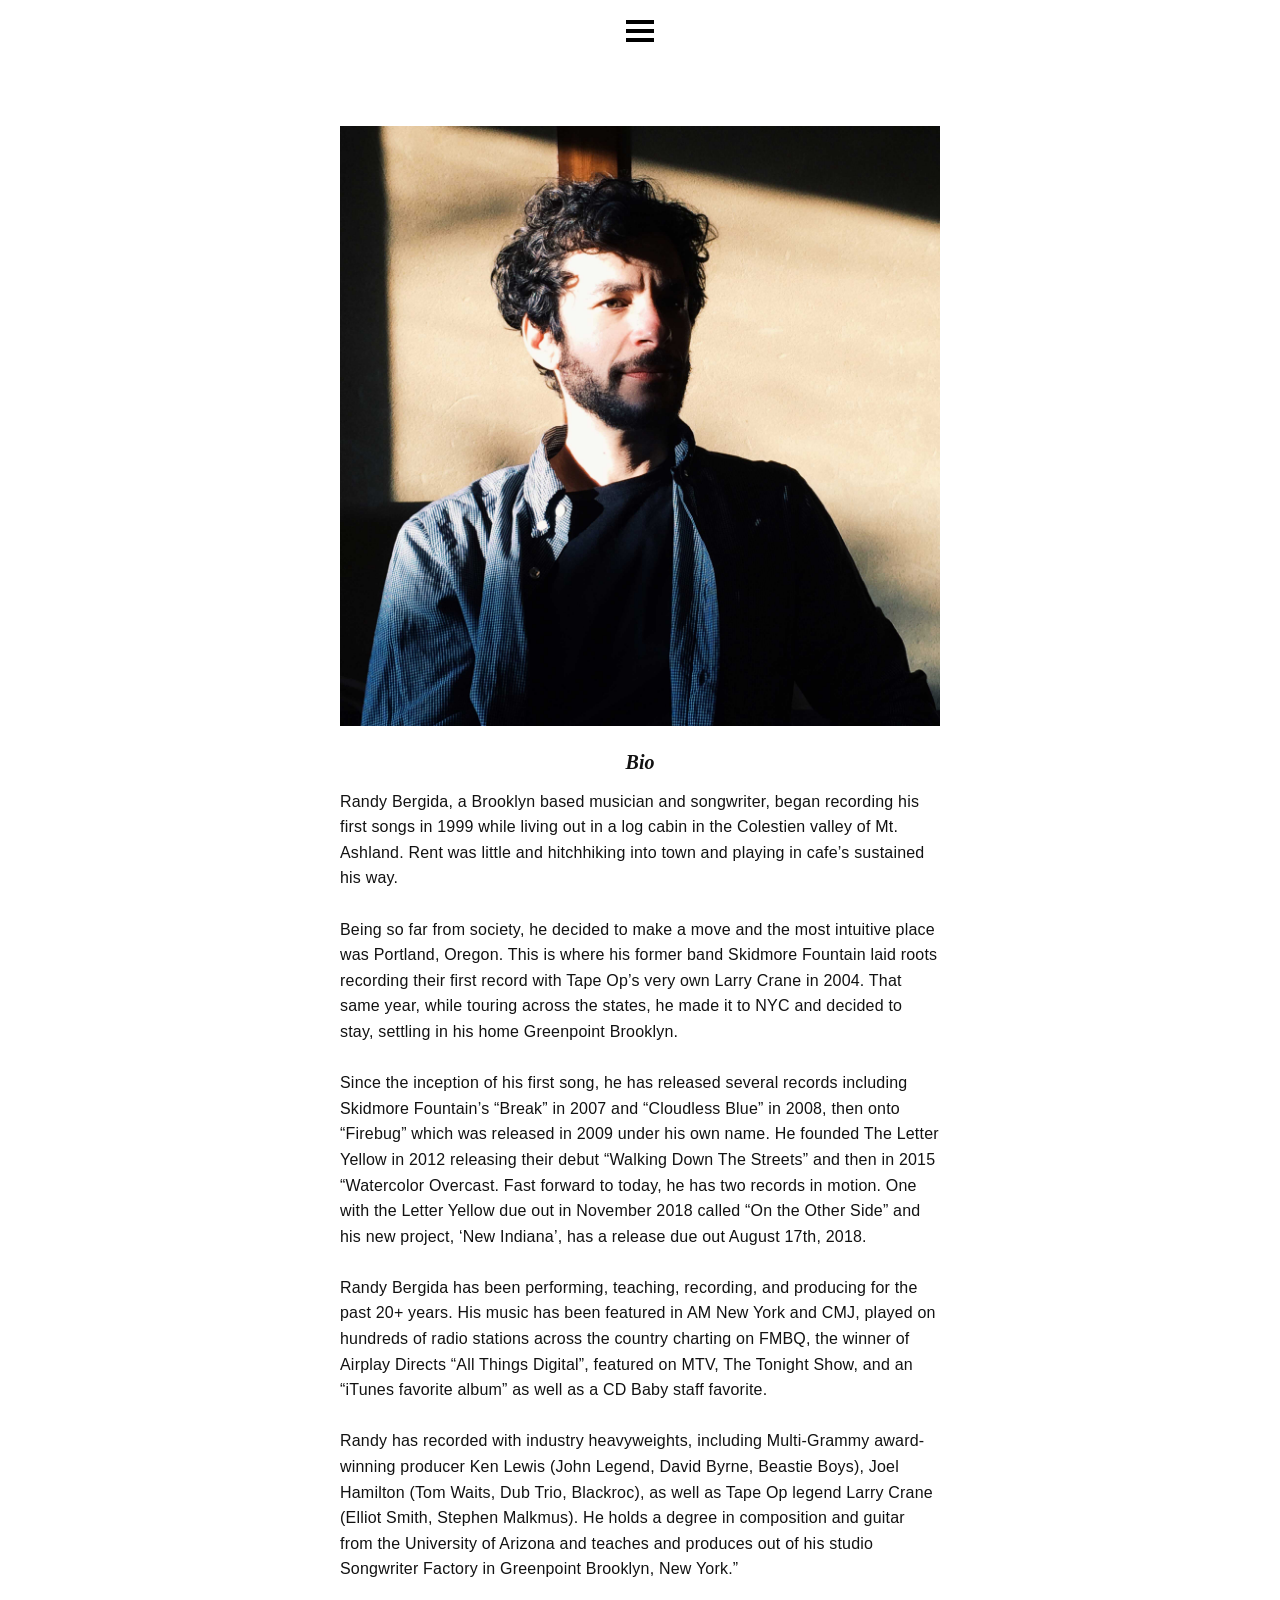
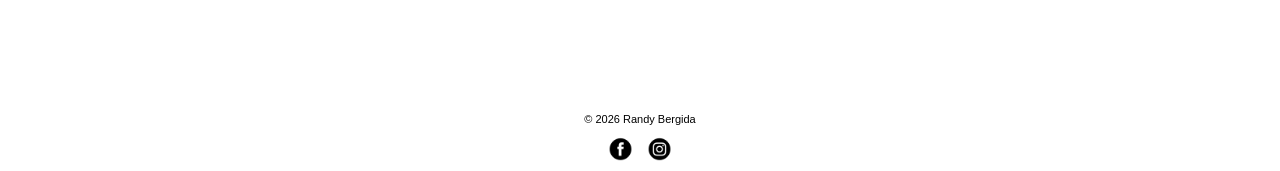
==== bio.html @ 43ee3422 "Update bio.html" ====
<!DOCTYPE html>
<html lang="en">

<head>
	<meta charset="utf-8">
	<title>Bio | Randy Bergida</title>
	<meta name="description" content="Randy Bergida is a Brooklyn-based songwriter, musician, and producer. Explore over two decades of original records, current projects, and studio services.">
	<link rel="stylesheet" type="text/css" href="style.css">
	<meta name="viewport" content="width=device-width, initial-scale=1" />
	<link rel="icon" href="image/fav.png">
</head>

<body>

<header class="mainheader">
<input class="burger-check" id="burger-check" type="checkbox"><label for="burger-check" class="burger"></label>
<nav id="navigation1" class="navigation">
  <ul>
    <li><a href="/">Home</a></li>
    <li><a href="/bio">Bio</a></li>
    <li><a href="/disco">Discography</a></li>
    <li><a href="/projects">Projects</a></li>
    <li><a href="/contact">Contact</a></li>
  </ul>
</nav>
</header>

<div class="maincontent">
	<div class="topcontent">
		<img src="image/02.jpg">
	</div>	
	<div class="bottomcontent">
		<h2>Bio</h2>
		<p>Randy Bergida, a Brooklyn based musician and songwriter, began recording his first songs in 1999 while living out in a log cabin in the Colestien valley of Mt. Ashland. Rent was little and hitchhiking into town and playing in cafe’s sustained his way.<BR><BR>

Being so far from society, he decided to make a move and the most intuitive place was Portland, Oregon.  This is where his former band Skidmore Fountain laid roots recording their first record with Tape Op’s very own Larry Crane in 2004.  That same year, while touring across the states, he made it to NYC and decided to stay, settling in his home Greenpoint Brooklyn.<BR><BR>

Since the inception of his first song, he has released several records including Skidmore Fountain’s “Break” in 2007 and “Cloudless Blue” in 2008, then onto “Firebug” which was released in 2009 under his own name. He founded The Letter Yellow in 2012 releasing their debut “Walking Down The Streets” and then in 2015 “Watercolor Overcast. Fast forward to today, he has two records in motion. One with the Letter Yellow due out in November 2018 called “On the Other Side” and his new project, ‘New Indiana’, has a release due out August 17th, 2018.<BR><BR>

Randy Bergida has been performing, teaching, recording, and producing for the past 20+ years. His music has been featured in AM New York and CMJ, played on hundreds of radio stations across the country charting on FMBQ, the winner of Airplay Directs “All Things Digital”, featured on MTV, The Tonight Show, and an “iTunes favorite album” as well as a CD Baby staff favorite.<BR><BR>

Randy has recorded with industry heavyweights, including Multi-Grammy award-winning producer Ken Lewis (John Legend, David Byrne, Beastie Boys), Joel Hamilton (Tom Waits, Dub Trio, Blackroc), as well as Tape Op legend Larry Crane (Elliot Smith, Stephen Malkmus). He holds a degree in composition and guitar from the University of Arizona and teaches and produces out of his studio Songwriter Factory in Greenpoint Brooklyn, New York.”</p>
	</div>
</div>

<footer class="mainfooter">
			<p>&copy; 2026 Randy Bergida</p>
			<a href="https://www.facebook.com/randybergida" class="facebook"><img src="image/facebook.png"></a>
			<a href="https://www.instagram.com/randybergida/?hl=en" class="facebook"><img src="image/instagram.png"></a>
</footer>

</body>

</html>
---- style.css ----
#wrapper {
	width: 1240px; 
	margin: auto
	}

/*=========Body=========*/


body {
	background-color:#fff;
	margin-left:auto;
	margin-right:auto;
	text-align: center;
	width:100%;
}

/*=========Navigation=========*/

.mainheader nav {
	background:#fff;
	font-family: Futura, serif;
  	font-style: italic;
  	font-size: 30px;
	position: fixed;
	margin-top:30px;
	width:100%;
}

.mainheader a {
  color: inherit;
}

.mainheader small {
  font-size: 14px;
}

.mainheader ul {
  margin: 0;
  padding: 0;
}

.mainheader li {
  list-style: none;
  font-size: 25px;
  padding: 5px 0;

}
.mainheader li a {
  text-decoration: none;
}
.mainheader li a:hover {
  text-decoration: underline;
}

/*=========Burger=========*/

.burger {
  display: inline-block;
  border: 0;
  background: none;
  outline: 0;
  padding: 0;
  cursor: pointer;
  border-bottom: 4px solid currentColor;
  width: 28px;
  transition: border-bottom 1s ease-in-out;
  -webkit-transition: border-bottom 1s ease-in-out;
margin-top:12px;
}
.burger::-moz-focus-inner {
  border: 0;
  padding: 0;
}
.burger:before {
  content: "";
  display: block;
  border-bottom: 4px solid currentColor;
  width: 100%;
  margin-bottom: 5px;
  transition: -webkit-transform 0.5s ease-in-out;
  transition: transform 0.5s ease-in-out;
  transition: transform 0.5s ease-in-out, -webkit-transform 0.5s ease-in-out;
  -webkit-transition: -webkit-transform 0.5s ease-in-out;
}
.burger:after {
  content: "";
  display: block;
  border-bottom: 4px solid currentColor;
  margin-bottom: 5px;
  transition: -webkit-transform 0.5s ease-in-out;
  transition: transform 0.5s ease-in-out;
  transition: transform 0.5s ease-in-out, -webkit-transform 0.5s ease-in-out;
  -webkit-transition: -webkit-transform 0.5s ease-in-out;
}

.burger-check {
  display: none;
}

.burger-check:checked ~ .burger {
  border-bottom: 4px solid transparent;
  transition: border-bottom 0.8s ease-in-out;
  -webkit-transition: border-bottom 0.8s ease-in-out;
}

.burger-check:checked ~ .burger:before {
  transition: -webkit-transform 0.5s ease-in-out;
  transition: transform 0.5s ease-in-out;
  transition: transform 0.5s ease-in-out, -webkit-transform 0.5s ease-in-out;
  -webkit-transition: -webkit-transform 0.5s ease-in-out;
}
.burger-check:checked ~ .burger:after {
  transition: -webkit-transform 0.5s ease-in-out;
  transition: transform 0.5s ease-in-out;
  transition: transform 0.5s ease-in-out, -webkit-transform 0.5s ease-in-out;
  -webkit-transition: -webkit-transform 0.5s ease-in-out;
}

.navigation {
  overflow: hidden;
  max-height: 0;
  -webkit-transition: max-height 0.5s ease-in-out;
  transition: max-height 0.5s ease-in-out;
}

.burger-check:checked ~ .navigation {
  max-height: 500px;
  -webkit-transition: max-height 0.5s ease-in-out;
  transition: max-height 0.5s ease-in-out;
}

/*=========Content=========*/

.maincontent {
	font-size:13px;
	line-height:20px;
	overflow:hidden;
	display:inline-block;
	text-align:center;
	width:100%;
	margin-top:80px;
	}
	
/*=========Top Content=========*/	

	.topcontent {
	margin-right:auto;
	margin-left:auto;
	width:100%;
	}	
	
	.topcontent img {
	margin-left:auto;
	margin-right:auto;
	max-width:600px;
	width:100%;
	}		
	
	.topcontent ul {
	list-style:none;
	margin:0 auto;
	padding:0;
	}
	
	.topcontent ul li {
	display:block;
	text-align:center;
	font-family: Helvetica, Arial, san-serif;
	font-size:12px;
	letter-spacing: 1px;
	margin-top:5px;
	}
	
	.topcontent a:link, .topcontent a:visited {
	color:#000;
	text-decoration:underline;
	}
	
/*=========Bottom Content=========*/

	.bottomcontent {
	color: #121212;
	margin-left:auto;
	margin-right:auto;
	max-width:600px;
	width:100%;
	}

	.bottomcontent h2 {
	font-family: Futura, serif;
  	font-style: italic;
  	font-size: 20px;
	text-align:center;
	margin-top:20px;
	}
	
	.bottomcontent h3 {
    font-family: Helvetica, Arial, sans-serif;
    font-size: 15px;
    font-weight: bold;
    letter-spacing: 0.5px;
    margin-top: 25px;
    margin-bottom: 8px;
    text-align: left;
}

.bottomcontent h4 {
    color: #6b6b6b;
    font-family: Helvetica, Arial, sans-serif;
    font-size: 12px;
    font-weight: 400;
    letter-spacing: 1px;
    margin-top: 0px;
    text-align: left;
}

.bottomcontent p {
    font-family: Helvetica, Arial, sans-serif;
    font-size: 16px;
    line-height: 1.6; /* Sets line height to 160% of font size */
    letter-spacing: 0.2px;
    margin-top: 10px;
    text-align: left;
}
	
	.bottomcontent a:link, .bottomcontent a:visited {
	color:#ff7800;
	text-decoration:underline;
	}
	
	.bottomcontent iframe {
	margin-top:10px;
	margin-left:auto;
	margin-right:auto;
	max-width:600px;
	width:100%;
	}

/*=========footer=========*/	
	
	.mainfooter {
	font-family:Helvetica, Arial, san-serif;
	font-size:11px;
	padding-top:100px;
	text-align:center;
	width:100%;
	}
	
	.mainfooter img {
	width:25px;
	padding:0px 5px;
	}
	
/*=========mobile=========*/
	

@media screen and (max-width:414px) {

.topcontent img {
	margin-left:auto;
	margin-right:auto;
	width:100%;
	}		
	
.bottomcontent h3{
	padding: 0px 20px;
	}

.bottomcontent p{
	padding: 0px 20px;
	}
	
.bottomcontent h4{
	padding: 0px 20px;
	}

iframe {
	width:100%;
	}
}
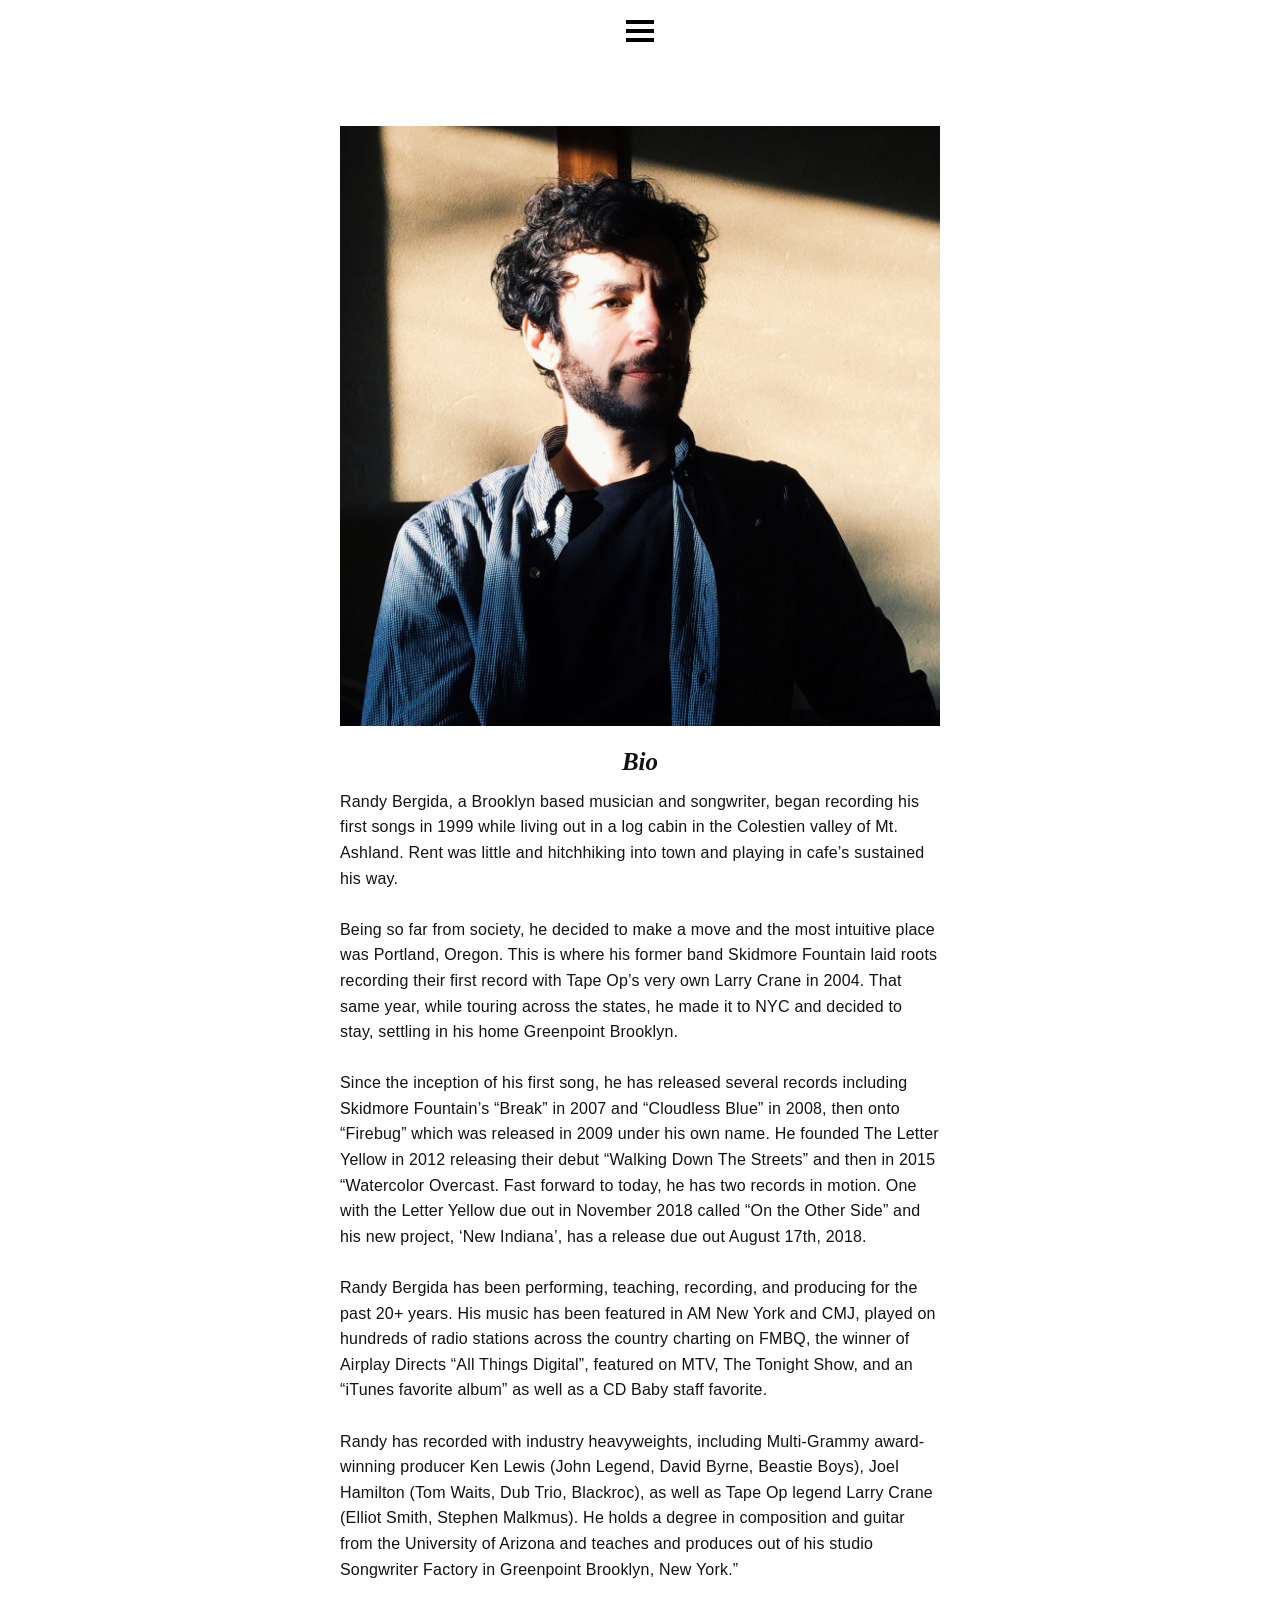
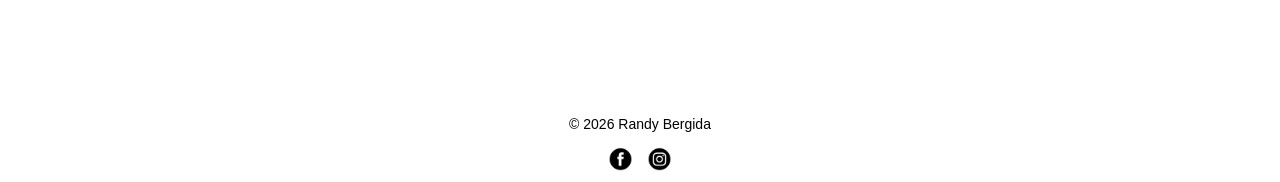
==== commit 86aa93d9: "Update bio.html" ====
--- a/bio.html
+++ b/bio.html
@@ -30,7 +30,7 @@
 		<img src="image/02.jpg">
 	</div>	
 	<div class="bottomcontent">
-		<h2>Bio</h2>
+		<h1>Bio</h1>
 		<p>Randy Bergida, a Brooklyn based musician and songwriter, began recording his first songs in 1999 while living out in a log cabin in the Colestien valley of Mt. Ashland. Rent was little and hitchhiking into town and playing in cafe’s sustained his way.<BR><BR>
 
 Being so far from society, he decided to make a move and the most intuitive place was Portland, Oregon.  This is where his former band Skidmore Fountain laid roots recording their first record with Tape Op’s very own Larry Crane in 2004.  That same year, while touring across the states, he made it to NYC and decided to stay, settling in his home Greenpoint Brooklyn.<BR><BR>
--- a/style.css
+++ b/style.css
@@ -1,284 +1,373 @@
-#wrapper {
-	width: 1240px; 
-	margin: auto
-	}
-
-/*=========Body=========*/
-
-
-body {
-	background-color:#fff;
-	margin-left:auto;
-	margin-right:auto;
-	text-align: center;
-	width:100%;
-}
-
-/*=========Navigation=========*/
-
-.mainheader nav {
-	background:#fff;
-	font-family: Futura, serif;
-  	font-style: italic;
-  	font-size: 30px;
-	position: fixed;
-	margin-top:30px;
-	width:100%;
-}
-
-.mainheader a {
-  color: inherit;
-}
-
-.mainheader small {
-  font-size: 14px;
-}
-
-.mainheader ul {
-  margin: 0;
-  padding: 0;
-}
-
-.mainheader li {
-  list-style: none;
-  font-size: 25px;
-  padding: 5px 0;
-
-}
-.mainheader li a {
-  text-decoration: none;
-}
-.mainheader li a:hover {
-  text-decoration: underline;
-}
-
-/*=========Burger=========*/
-
-.burger {
-  display: inline-block;
-  border: 0;
-  background: none;
-  outline: 0;
-  padding: 0;
-  cursor: pointer;
-  border-bottom: 4px solid currentColor;
-  width: 28px;
-  transition: border-bottom 1s ease-in-out;
-  -webkit-transition: border-bottom 1s ease-in-out;
-margin-top:12px;
-}
-.burger::-moz-focus-inner {
-  border: 0;
-  padding: 0;
-}
-.burger:before {
-  content: "";
-  display: block;
-  border-bottom: 4px solid currentColor;
-  width: 100%;
-  margin-bottom: 5px;
-  transition: -webkit-transform 0.5s ease-in-out;
-  transition: transform 0.5s ease-in-out;
-  transition: transform 0.5s ease-in-out, -webkit-transform 0.5s ease-in-out;
-  -webkit-transition: -webkit-transform 0.5s ease-in-out;
-}
-.burger:after {
-  content: "";
-  display: block;
-  border-bottom: 4px solid currentColor;
-  margin-bottom: 5px;
-  transition: -webkit-transform 0.5s ease-in-out;
-  transition: transform 0.5s ease-in-out;
-  transition: transform 0.5s ease-in-out, -webkit-transform 0.5s ease-in-out;
-  -webkit-transition: -webkit-transform 0.5s ease-in-out;
-}
-
-.burger-check {
-  display: none;
-}
-
-.burger-check:checked ~ .burger {
-  border-bottom: 4px solid transparent;
-  transition: border-bottom 0.8s ease-in-out;
-  -webkit-transition: border-bottom 0.8s ease-in-out;
-}
-
-.burger-check:checked ~ .burger:before {
-  transition: -webkit-transform 0.5s ease-in-out;
-  transition: transform 0.5s ease-in-out;
-  transition: transform 0.5s ease-in-out, -webkit-transform 0.5s ease-in-out;
-  -webkit-transition: -webkit-transform 0.5s ease-in-out;
-}
-.burger-check:checked ~ .burger:after {
-  transition: -webkit-transform 0.5s ease-in-out;
-  transition: transform 0.5s ease-in-out;
-  transition: transform 0.5s ease-in-out, -webkit-transform 0.5s ease-in-out;
-  -webkit-transition: -webkit-transform 0.5s ease-in-out;
-}
-
-.navigation {
-  overflow: hidden;
-  max-height: 0;
-  -webkit-transition: max-height 0.5s ease-in-out;
-  transition: max-height 0.5s ease-in-out;
-}
-
-.burger-check:checked ~ .navigation {
-  max-height: 500px;
-  -webkit-transition: max-height 0.5s ease-in-out;
-  transition: max-height 0.5s ease-in-out;
-}
-
-/*=========Content=========*/
-
-.maincontent {
-	font-size:13px;
-	line-height:20px;
-	overflow:hidden;
-	display:inline-block;
-	text-align:center;
-	width:100%;
-	margin-top:80px;
-	}
-	
-/*=========Top Content=========*/	
-
-	.topcontent {
-	margin-right:auto;
-	margin-left:auto;
-	width:100%;
-	}	
-	
-	.topcontent img {
-	margin-left:auto;
-	margin-right:auto;
-	max-width:600px;
-	width:100%;
-	}		
-	
-	.topcontent ul {
-	list-style:none;
-	margin:0 auto;
-	padding:0;
-	}
-	
-	.topcontent ul li {
-	display:block;
-	text-align:center;
-	font-family: Helvetica, Arial, san-serif;
-	font-size:12px;
-	letter-spacing: 1px;
-	margin-top:5px;
-	}
-	
-	.topcontent a:link, .topcontent a:visited {
-	color:#000;
-	text-decoration:underline;
-	}
-	
-/*=========Bottom Content=========*/
-
-	.bottomcontent {
-	color: #121212;
-	margin-left:auto;
-	margin-right:auto;
-	max-width:600px;
-	width:100%;
-	}
-
-	.bottomcontent h2 {
-	font-family: Futura, serif;
-  	font-style: italic;
-  	font-size: 20px;
-	text-align:center;
-	margin-top:20px;
-	}
-	
-	.bottomcontent h3 {
+#wrapper { 
+width: 1240px;  
+margin: auto 
+} 
+
+/*=========Body=========*/ 
+
+
+body { 
+background-color:#fff; 
+margin-left:auto; 
+margin-right:auto; 
+text-align: center; 
+width:100%; 
+} 
+
+/*=========Navigation=========*/ 
+
+.mainheader nav { 
+background:#fff; 
+font-family: Futura, serif; 
+  font-style: italic; 
+  font-size: 30px; 
+position: fixed; 
+margin-top:30px; 
+width:100%; 
+} 
+
+.mainheader a { 
+  color: inherit; 
+} 
+
+.mainheader small { 
+  font-size: 14px; 
+} 
+
+.mainheader ul { 
+  margin: 0; 
+  padding: 0; 
+} 
+
+.mainheader li { 
+  list-style: none; 
+  font-size: 25px; 
+  padding: 5px 0; 
+
+} 
+.mainheader li a { 
+  text-decoration: none; 
+} 
+.mainheader li a:hover { 
+  text-decoration: underline; 
+} 
+
+/*=========Burger=========*/ 
+
+.burger { 
+  display: inline-block; 
+  border: 0; 
+  background: none; 
+  outline: 0; 
+  padding: 0; 
+  cursor: pointer; 
+  border-bottom: 4px solid currentColor; 
+  width: 28px; 
+  transition: border-bottom 1s ease-in-out; 
+  -webkit-transition: border-bottom 1s ease-in-out; 
+margin-top:12px; 
+} 
+.burger::-moz-focus-inner { 
+  border: 0; 
+  padding: 0; 
+} 
+.burger:before { 
+  content: ""; 
+  display: block; 
+  border-bottom: 4px solid currentColor; 
+  width: 100%; 
+  margin-bottom: 5px; 
+  transition: -webkit-transform 0.5s ease-in-out; 
+  transition: transform 0.5s ease-in-out; 
+  transition: transform 0.5s ease-in-out, -webkit-transform 0.5s ease-in-out; 
+  -webkit-transition: -webkit-transform 0.5s ease-in-out; 
+} 
+.burger:after { 
+  content: ""; 
+  display: block; 
+  border-bottom: 4px solid currentColor; 
+  margin-bottom: 5px; 
+  transition: -webkit-transform 0.5s ease-in-out; 
+  transition: transform 0.5s ease-in-out; 
+  transition: transform 0.5s ease-in-out, -webkit-transform 0.5s ease-in-out; 
+  -webkit-transition: -webkit-transform 0.5s ease-in-out; 
+} 
+
+.burger-check { 
+  display: none; 
+} 
+
+.burger-check:checked ~ .burger { 
+  border-bottom: 4px solid transparent; 
+  transition: border-bottom 0.8s ease-in-out; 
+  -webkit-transition: border-bottom 0.8s ease-in-out; 
+} 
+
+.burger-check:checked ~ .burger:before { 
+  transition: -webkit-transform 0.5s ease-in-out; 
+  transition: transform 0.5s ease-in-out; 
+  transition: transform 0.5s ease-in-out, -webkit-transform 0.5s ease-in-out; 
+  -webkit-transition: -webkit-transform 0.5s ease-in-out; 
+} 
+.burger-check:checked ~ .burger:after { 
+  transition: -webkit-transform 0.5s ease-in-out; 
+  transition: transform 0.5s ease-in-out; 
+  transition: transform 0.5s ease-in-out, -webkit-transform 0.5s ease-in-out; 
+  -webkit-transition: -webkit-transform 0.5s ease-in-out; 
+} 
+
+.navigation { 
+  overflow: hidden; 
+  max-height: 0; 
+  -webkit-transition: max-height 0.5s ease-in-out; 
+  transition: max-height 0.5s ease-in-out; 
+} 
+
+.burger-check:checked ~ .navigation { 
+  max-height: 500px; 
+  -webkit-transition: max-height 0.5s ease-in-out; 
+  transition: max-height 0.5s ease-in-out; 
+} 
+
+/*=========Content=========*/ 
+
+.maincontent { 
+font-size:13px; 
+line-height:20px; 
+overflow:hidden; 
+display:inline-block; 
+text-align:center; 
+width:100%; 
+margin-top:80px; 
+} 
+/*=========Top Content=========*/
+
+.topcontent { 
+margin-right:auto; 
+margin-left:auto; 
+width:100%; 
+}
+.topcontent img { 
+margin-left:auto; 
+margin-right:auto; 
+max-width:600px; 
+width:100%; 
+}
+.topcontent ul { 
+list-style:none; 
+margin:0 auto; 
+padding:0; 
+} 
+.topcontent ul li { 
+display:block; 
+text-align:center; 
+font-family: Helvetica, Arial, san-serif; 
+font-size:12px; 
+letter-spacing: 1px; 
+margin-top:5px; 
+} 
+.topcontent a:link, .topcontent a:visited { 
+color:#000; 
+text-decoration:underline; 
+} 
+/*=========Bottom Content=========*/ 
+
+.bottomcontent { 
+color: #121212; 
+margin-left:auto; 
+margin-right:auto; 
+max-width:600px; 
+width:100%; 
+} 
+
+.bottomcontent h1, 
+.bottomcontent h2 { 
+    font-family: Futura, serif; 
+    font-style: italic; 
+    font-size: 25px; 
+    text-align: center; 
+    margin-top: 20px; 
+}
+.bottomcontent h3 { 
+    font-family: Helvetica, Arial, sans-serif; 
+    font-size: 15px; 
+    font-weight: bold; 
+    letter-spacing: 0.5px; 
+    margin-top: 25px; 
+    margin-bottom: 0px; 
+    text-align: left; 
+} 
+
+.bottomcontent h4 { 
+    color: #6b6b6b; 
+    font-family: Helvetica, Arial, sans-serif; 
+    font-size: 12px; 
+    font-weight: 400; 
+    letter-spacing: 1px; 
+    margin-top: 0px; 
+    text-align: left; 
+} 
+
+.bottomcontent p { 
+    font-family: Helvetica, Arial, sans-serif; 
+    font-size: 16px; 
+    line-height: 1.6; 
+    letter-spacing: 0.2px; 
+    margin-top: 1px; 
+    text-align: left; 
+} 
+.bottomcontent a:link, .bottomcontent a:visited { 
+color:#ff7800; 
+text-decoration:underline; 
+} 
+.bottomcontent iframe { 
+margin-top:10px; 
+margin-left:auto; 
+margin-right:auto; 
+max-width:600px; 
+width:100%; 
+} 
+
+/*=========footer=========*/
+.mainfooter { 
+font-family:Helvetica, Arial, san-serif; 
+font-size:14px; /* Updated from 11px */
+padding-top:100px; 
+text-align:center; 
+width:100%; 
+} 
+.mainfooter img { 
+width:25px; 
+padding:0px 5px; 
+} 
+
+/*=========mobile=========*/ 
+@media screen and (max-width:414px) { 
+
+    .topcontent img { 
+        margin-left:auto; 
+        margin-right:auto; 
+        width:100%; 
+    }
+
+    /* Padding for the blog content */
+    .bottomcontent h3, .bottomcontent h4, .bottomcontent p { 
+        padding: 0px 20px; 
+    } 
+
+    /* Footer specifically centered and padded */
+    .mainfooter { 
+        padding-left: 20px; 
+        padding-right: 20px; 
+        text-align: center; /* Ensures text stays centered */
+        box-sizing: border-box; /* Ensures padding doesn't push the width out */
+    } 
+
+    iframe { 
+        width:100%; 
+}
+}
+
+/*=========Discography Columns Layout=========*/
+.maincontent.disco {
+    max-width: 1000px; 
+    margin: 80px auto 0 auto;
+    overflow: visible;
+    display: block;
+}
+
+/* Increased width from 31% to 32% to give images more breathing room */
+.leftcolumn, .centercolumn, .rightcolumn {
+    width: 32%; 
+}
+
+.leftcolumn { float: left; margin-right: 1%; }
+.centercolumn { display: inline-block; margin-right: 1%; }
+.rightcolumn { float: right; }
+
+.project1 { margin-bottom: 12%; text-align: center; }
+
+/* Forces the images to be as large as the column allows */
+.project1 img { 
+    margin-bottom: 8px; 
+    width: 100%; 
+    max-width: 300px; /* You can increase this number to make them even bigger */
+    display: block; 
+    margin-left: auto; 
+    margin-right: auto;
+}
+
+/*=========Discography Typography=========*/
+.maincontent.disco h2 { font-size: 14px; font-weight: bold; margin-bottom: 2px; }
+.maincontent.disco h3 { font-size: 14px; font-weight: 400 !important; margin-bottom: 2px; }
+.maincontent.disco h4 { font-size: 12px; color: #6b6b6b; margin-top: 0px; }
+
+/* Mobile Reset */
+@media screen and (max-width: 414px) {
+    .leftcolumn, .centercolumn, .rightcolumn {
+        float: none;
+        width: 100%;
+        margin-right: 0;
+    }
+}
+
+.contact-page .bottomcontent p,
+    .contact-page .bottomcontent h3,
+    .contact-page .bottomcontent h4 {
+        text-align: center;
+    }
+/*=========Discography Override=========*/
+.maincontent.disco h3 {
+    font-weight: 400 !important;
+}
+
+/*=========Projects Page Specifics=========*/
+.projects-page .topcontent h2 {
+    font-family: Futura, serif;
+    font-style: italic;
+    font-size: 20px;
+    text-align: center;
+    margin-bottom: 50px;
+}
+
+.projects-page .topcontent ul {
+    list-style: none;
+    margin: 0 auto;
+    padding: 0;
+}
+
+.projects-page .topcontent ul li {
+    margin-bottom: 80px; /* Controls the space between the end of one project and the start of the next */
     font-family: Helvetica, Arial, sans-serif;
-    font-size: 15px;
+    font-size: 18px; 
     font-weight: bold;
-    letter-spacing: 0.5px;
-    margin-top: 25px;
-    margin-bottom: 8px;
-    text-align: left;
-}
-
-.bottomcontent h4 {
-    color: #6b6b6b;
-    font-family: Helvetica, Arial, sans-serif;
-    font-size: 12px;
-    font-weight: 400;
-    letter-spacing: 1px;
-    margin-top: 0px;
-    text-align: left;
-}
-
-.bottomcontent p {
-    font-family: Helvetica, Arial, sans-serif;
-    font-size: 16px;
-    line-height: 1.6; /* Sets line height to 160% of font size */
-    letter-spacing: 0.2px;
-    margin-top: 10px;
-    text-align: left;
-}
-	
-	.bottomcontent a:link, .bottomcontent a:visited {
-	color:#ff7800;
-	text-decoration:underline;
-	}
-	
-	.bottomcontent iframe {
-	margin-top:10px;
-	margin-left:auto;
-	margin-right:auto;
-	max-width:600px;
-	width:100%;
-	}
-
-/*=========footer=========*/	
-	
-	.mainfooter {
-	font-family:Helvetica, Arial, san-serif;
-	font-size:11px;
-	padding-top:100px;
-	text-align:center;
-	width:100%;
-	}
-	
-	.mainfooter img {
-	width:25px;
-	padding:0px 5px;
-	}
-	
-/*=========mobile=========*/
-	
-
-@media screen and (max-width:414px) {
-
-.topcontent img {
-	margin-left:auto;
-	margin-right:auto;
-	width:100%;
-	}		
-	
-.bottomcontent h3{
-	padding: 0px 20px;
-	}
-
-.bottomcontent p{
-	padding: 0px 20px;
-	}
-	
-.bottomcontent h4{
-	padding: 0px 20px;
-	}
-
-iframe {
-	width:100%;
-	}
-}
-
-	
-	
-
+}
+
+/* Link stays inline, we just add padding to the bottom */
+.projects-page .topcontent a:link, 
+.projects-page .topcontent a:visited {
+    color: #121212;
+    text-decoration: underline;
+    transition: color 0.3s ease;
+    padding-bottom: 15px; /* Adds space under the text without breaking the layout */
+    display: block;      /* This ensures the padding applies correctly */
+}
+
+.projects-page .topcontent a:hover {
+    color: #ff7800;
+}
+
+.projects-page .topcontent img {
+    display: block;
+    margin: 5px auto 0 auto; /* Removed the 60px bottom margin to let the li handle it */
+    max-width: 600px;
+    width: 100%;
+}
+
+/* Fix for images inside articles on mobile */
+.bottomcontent article img {
+    display: block;
+    max-width: 100%;
+    height: auto;
+    margin: 20px auto; /* Adds breathing room above and below the image */
+}
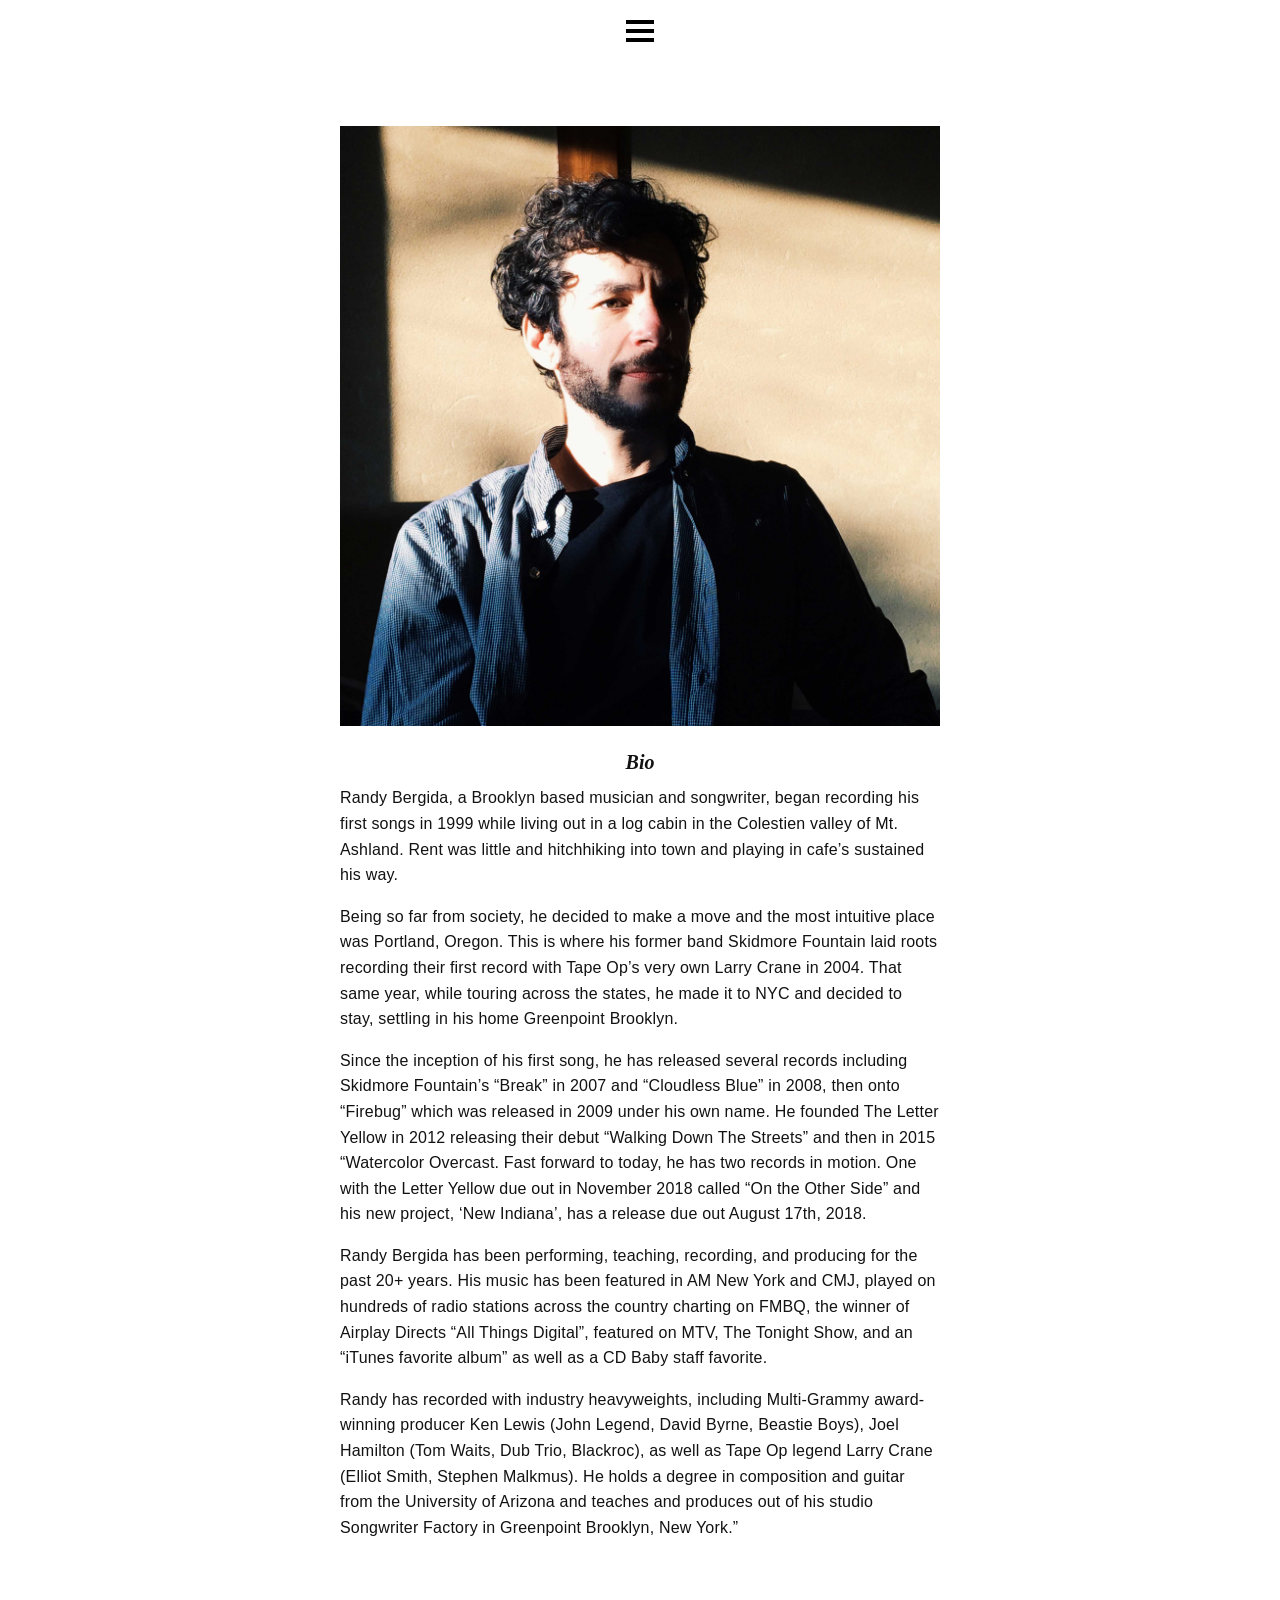
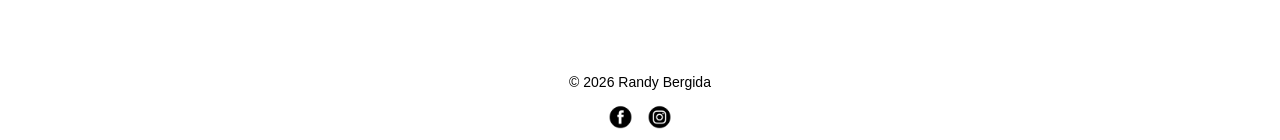
==== commit f6130103: "Update bio.html" ====
--- a/bio.html
+++ b/bio.html
@@ -31,15 +31,15 @@
 	</div>	
 	<div class="bottomcontent">
 		<h1>Bio</h1>
-		<p>Randy Bergida, a Brooklyn based musician and songwriter, began recording his first songs in 1999 while living out in a log cabin in the Colestien valley of Mt. Ashland. Rent was little and hitchhiking into town and playing in cafe’s sustained his way.<BR><BR>
+		<p>Randy Bergida, a Brooklyn based musician and songwriter, began recording his first songs in 1999 while living out in a log cabin in the Colestien valley of Mt. Ashland. Rent was little and hitchhiking into town and playing in cafe’s sustained his way.</p>
 
-Being so far from society, he decided to make a move and the most intuitive place was Portland, Oregon.  This is where his former band Skidmore Fountain laid roots recording their first record with Tape Op’s very own Larry Crane in 2004.  That same year, while touring across the states, he made it to NYC and decided to stay, settling in his home Greenpoint Brooklyn.<BR><BR>
+<p>Being so far from society, he decided to make a move and the most intuitive place was Portland, Oregon.  This is where his former band Skidmore Fountain laid roots recording their first record with Tape Op’s very own Larry Crane in 2004.  That same year, while touring across the states, he made it to NYC and decided to stay, settling in his home Greenpoint Brooklyn.</p>
 
-Since the inception of his first song, he has released several records including Skidmore Fountain’s “Break” in 2007 and “Cloudless Blue” in 2008, then onto “Firebug” which was released in 2009 under his own name. He founded The Letter Yellow in 2012 releasing their debut “Walking Down The Streets” and then in 2015 “Watercolor Overcast. Fast forward to today, he has two records in motion. One with the Letter Yellow due out in November 2018 called “On the Other Side” and his new project, ‘New Indiana’, has a release due out August 17th, 2018.<BR><BR>
+<p>Since the inception of his first song, he has released several records including Skidmore Fountain’s “Break” in 2007 and “Cloudless Blue” in 2008, then onto “Firebug” which was released in 2009 under his own name. He founded The Letter Yellow in 2012 releasing their debut “Walking Down The Streets” and then in 2015 “Watercolor Overcast. Fast forward to today, he has two records in motion. One with the Letter Yellow due out in November 2018 called “On the Other Side” and his new project, ‘New Indiana’, has a release due out August 17th, 2018.</p>
 
-Randy Bergida has been performing, teaching, recording, and producing for the past 20+ years. His music has been featured in AM New York and CMJ, played on hundreds of radio stations across the country charting on FMBQ, the winner of Airplay Directs “All Things Digital”, featured on MTV, The Tonight Show, and an “iTunes favorite album” as well as a CD Baby staff favorite.<BR><BR>
+<p>Randy Bergida has been performing, teaching, recording, and producing for the past 20+ years. His music has been featured in AM New York and CMJ, played on hundreds of radio stations across the country charting on FMBQ, the winner of Airplay Directs “All Things Digital”, featured on MTV, The Tonight Show, and an “iTunes favorite album” as well as a CD Baby staff favorite.</p>
 
-Randy has recorded with industry heavyweights, including Multi-Grammy award-winning producer Ken Lewis (John Legend, David Byrne, Beastie Boys), Joel Hamilton (Tom Waits, Dub Trio, Blackroc), as well as Tape Op legend Larry Crane (Elliot Smith, Stephen Malkmus). He holds a degree in composition and guitar from the University of Arizona and teaches and produces out of his studio Songwriter Factory in Greenpoint Brooklyn, New York.”</p>
+<p>Randy has recorded with industry heavyweights, including Multi-Grammy award-winning producer Ken Lewis (John Legend, David Byrne, Beastie Boys), Joel Hamilton (Tom Waits, Dub Trio, Blackroc), as well as Tape Op legend Larry Crane (Elliot Smith, Stephen Malkmus). He holds a degree in composition and guitar from the University of Arizona and teaches and produces out of his studio Songwriter Factory in Greenpoint Brooklyn, New York.”</p>
 	</div>
 </div>
 
--- a/style.css
+++ b/style.css
@@ -184,7 +184,7 @@
 .bottomcontent h2 { 
     font-family: Futura, serif; 
     font-style: italic; 
-    font-size: 25px; 
+    font-size: 20px; 
     text-align: center; 
     margin-top: 20px; 
 }
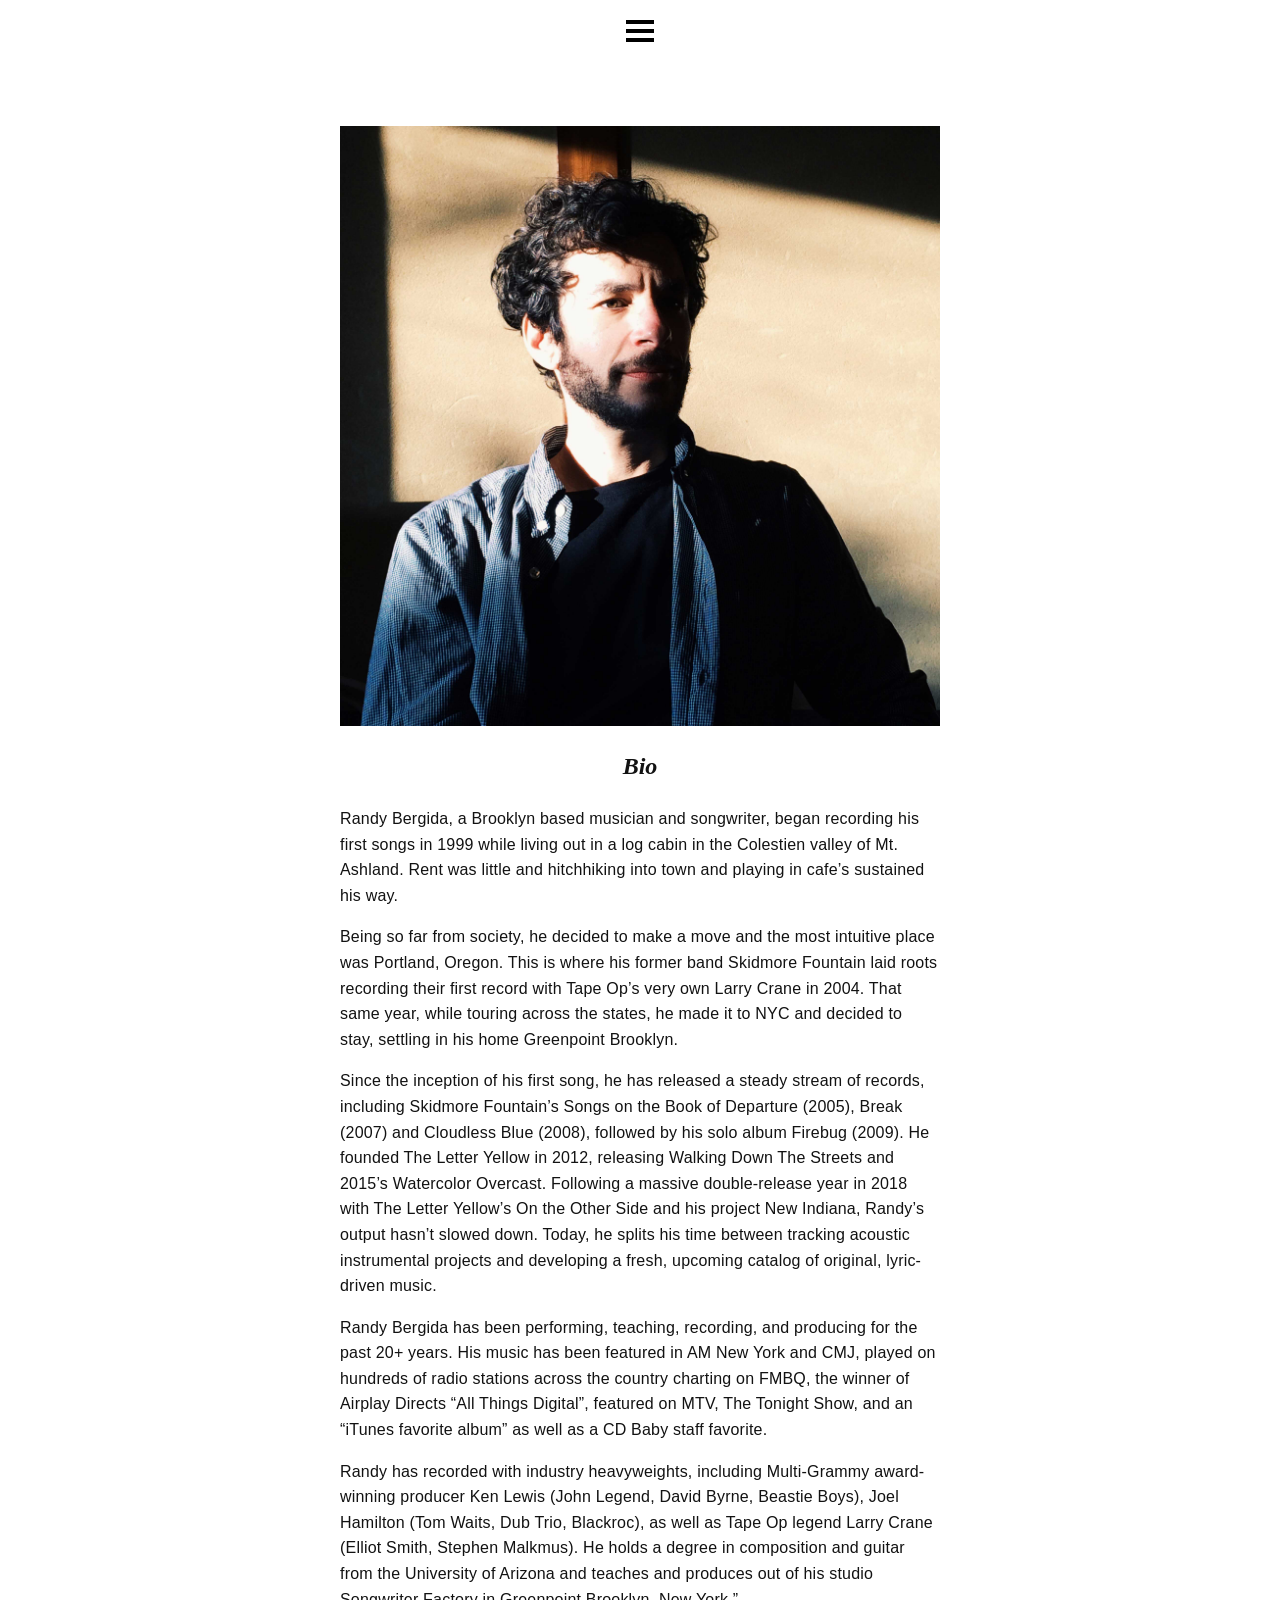
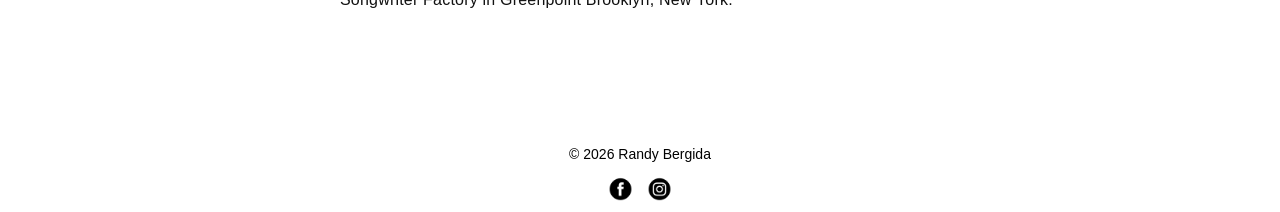
==== commit 202e1124: "Update bio.html" ====
--- a/bio.html
+++ b/bio.html
@@ -35,7 +35,7 @@
 
 <p>Being so far from society, he decided to make a move and the most intuitive place was Portland, Oregon.  This is where his former band Skidmore Fountain laid roots recording their first record with Tape Op’s very own Larry Crane in 2004.  That same year, while touring across the states, he made it to NYC and decided to stay, settling in his home Greenpoint Brooklyn.</p>
 
-<p>Since the inception of his first song, he has released several records including Skidmore Fountain’s “Break” in 2007 and “Cloudless Blue” in 2008, then onto “Firebug” which was released in 2009 under his own name. He founded The Letter Yellow in 2012 releasing their debut “Walking Down The Streets” and then in 2015 “Watercolor Overcast. Fast forward to today, he has two records in motion. One with the Letter Yellow due out in November 2018 called “On the Other Side” and his new project, ‘New Indiana’, has a release due out August 17th, 2018.</p>
+<p>Since the inception of his first song, he has released a steady stream of records, including Skidmore Fountain’s Songs on the Book of Departure (2005), Break (2007) and Cloudless Blue (2008), followed by his solo album Firebug (2009). He founded The Letter Yellow in 2012, releasing Walking Down The Streets and 2015’s Watercolor Overcast. Following a massive double-release year in 2018 with The Letter Yellow’s On the Other Side and his project New Indiana, Randy’s output hasn’t slowed down. Today, he splits his time between tracking acoustic instrumental projects and developing a fresh, upcoming catalog of original, lyric-driven music.</p>
 
 <p>Randy Bergida has been performing, teaching, recording, and producing for the past 20+ years. His music has been featured in AM New York and CMJ, played on hundreds of radio stations across the country charting on FMBQ, the winner of Airplay Directs “All Things Digital”, featured on MTV, The Tonight Show, and an “iTunes favorite album” as well as a CD Baby staff favorite.</p>
 
--- a/style.css
+++ b/style.css
@@ -147,11 +147,24 @@
 margin-left:auto; 
 width:100%; 
 }
-.topcontent img { 
-margin-left:auto; 
-margin-right:auto; 
-max-width:600px; 
-width:100%; 
+
+.topcontent h1, 
+.topcontent h2 { 
+    font-family: Futura, serif; 
+    font-style: italic; 
+    font-size: 24px; 
+    text-align: center; 
+    margin-top: 20px;
+    margin-bottom: 40px;
+}
+
+/* Force the bio image to behave */
+.topcontent img {
+    display: block;
+    margin: 0 auto 20px auto; /* 20px space below the image */
+    max-width: 600px;
+    width: 100%;
+    height: auto; /* This prevents the image from squishing or zig-zagging */
 }
 .topcontent ul { 
 list-style:none; 
@@ -184,9 +197,10 @@
 .bottomcontent h2 { 
     font-family: Futura, serif; 
     font-style: italic; 
-    font-size: 20px; 
+    font-size: 24px; 
     text-align: center; 
-    margin-top: 20px; 
+    margin-top: 30px;
+    margin-bottom: 30px;
 }
 .bottomcontent h3 { 
     font-family: Helvetica, Arial, sans-serif; 
@@ -244,12 +258,6 @@
 /*=========mobile=========*/ 
 @media screen and (max-width:414px) { 
 
-    .topcontent img { 
-        margin-left:auto; 
-        margin-right:auto; 
-        width:100%; 
-    }
-
     /* Padding for the blog content */
     .bottomcontent h3, .bottomcontent h4, .bottomcontent p { 
         padding: 0px 20px; 
@@ -298,9 +306,32 @@
 }
 
 /*=========Discography Typography=========*/
-.maincontent.disco h2 { font-size: 14px; font-weight: bold; margin-bottom: 2px; }
-.maincontent.disco h3 { font-size: 14px; font-weight: 400 !important; margin-bottom: 2px; }
-.maincontent.disco h4 { font-size: 12px; color: #6b6b6b; margin-top: 0px; }
+.maincontent.disco h2, 
+.maincontent.disco h3, 
+.maincontent.disco h4 { 
+    font-family: Helvetica, Arial, sans-serif; 
+    line-height: 1.4; 
+}
+
+.maincontent.disco h2 { 
+    font-size: 15px; 
+    font-weight: bold; 
+    margin-bottom: 4px !important;
+    line-height: 1.2;
+}
+
+.maincontent.disco h3 { 
+    font-size: 14px; 
+    font-weight: 400 !important; 
+    margin-top: 4px !important;
+    margin-bottom: 2px; 
+}
+
+.maincontent.disco h4 { 
+    font-size: 13px; 
+    color: #6b6b6b; 
+    margin-top: 0px; 
+}
 
 /* Mobile Reset */
 @media screen and (max-width: 414px) {
@@ -316,10 +347,6 @@
     .contact-page .bottomcontent h4 {
         text-align: center;
     }
-/*=========Discography Override=========*/
-.maincontent.disco h3 {
-    font-weight: 400 !important;
-}
 
 /*=========Projects Page Specifics=========*/
 .projects-page .topcontent h2 {
@@ -371,3 +398,23 @@
     height: auto;
     margin: 20px auto; /* Adds breathing room above and below the image */
 }
+
+/* Ensure the containers don't collapse or shift weirdly */
+.topcontent, .bottomcontent {
+    display: block;
+    margin: 0 auto;
+    width: 100%;
+}
+
+/*=========Blog Breathing Room (Entries Only)=========*/
+
+/* Adds significant space between the article blocks */
+.bottomcontent article {
+    margin-bottom: 80px; /* Increased from default to create clear separation */
+}
+
+.bottomcontent hr {
+    border: 0;
+    border-top: 1px solid #cccccc; /* Makes it a subtle, modern light grey */
+    margin: 40px 0;               /* Adjust this if you want it more/less "cramped" */
+}
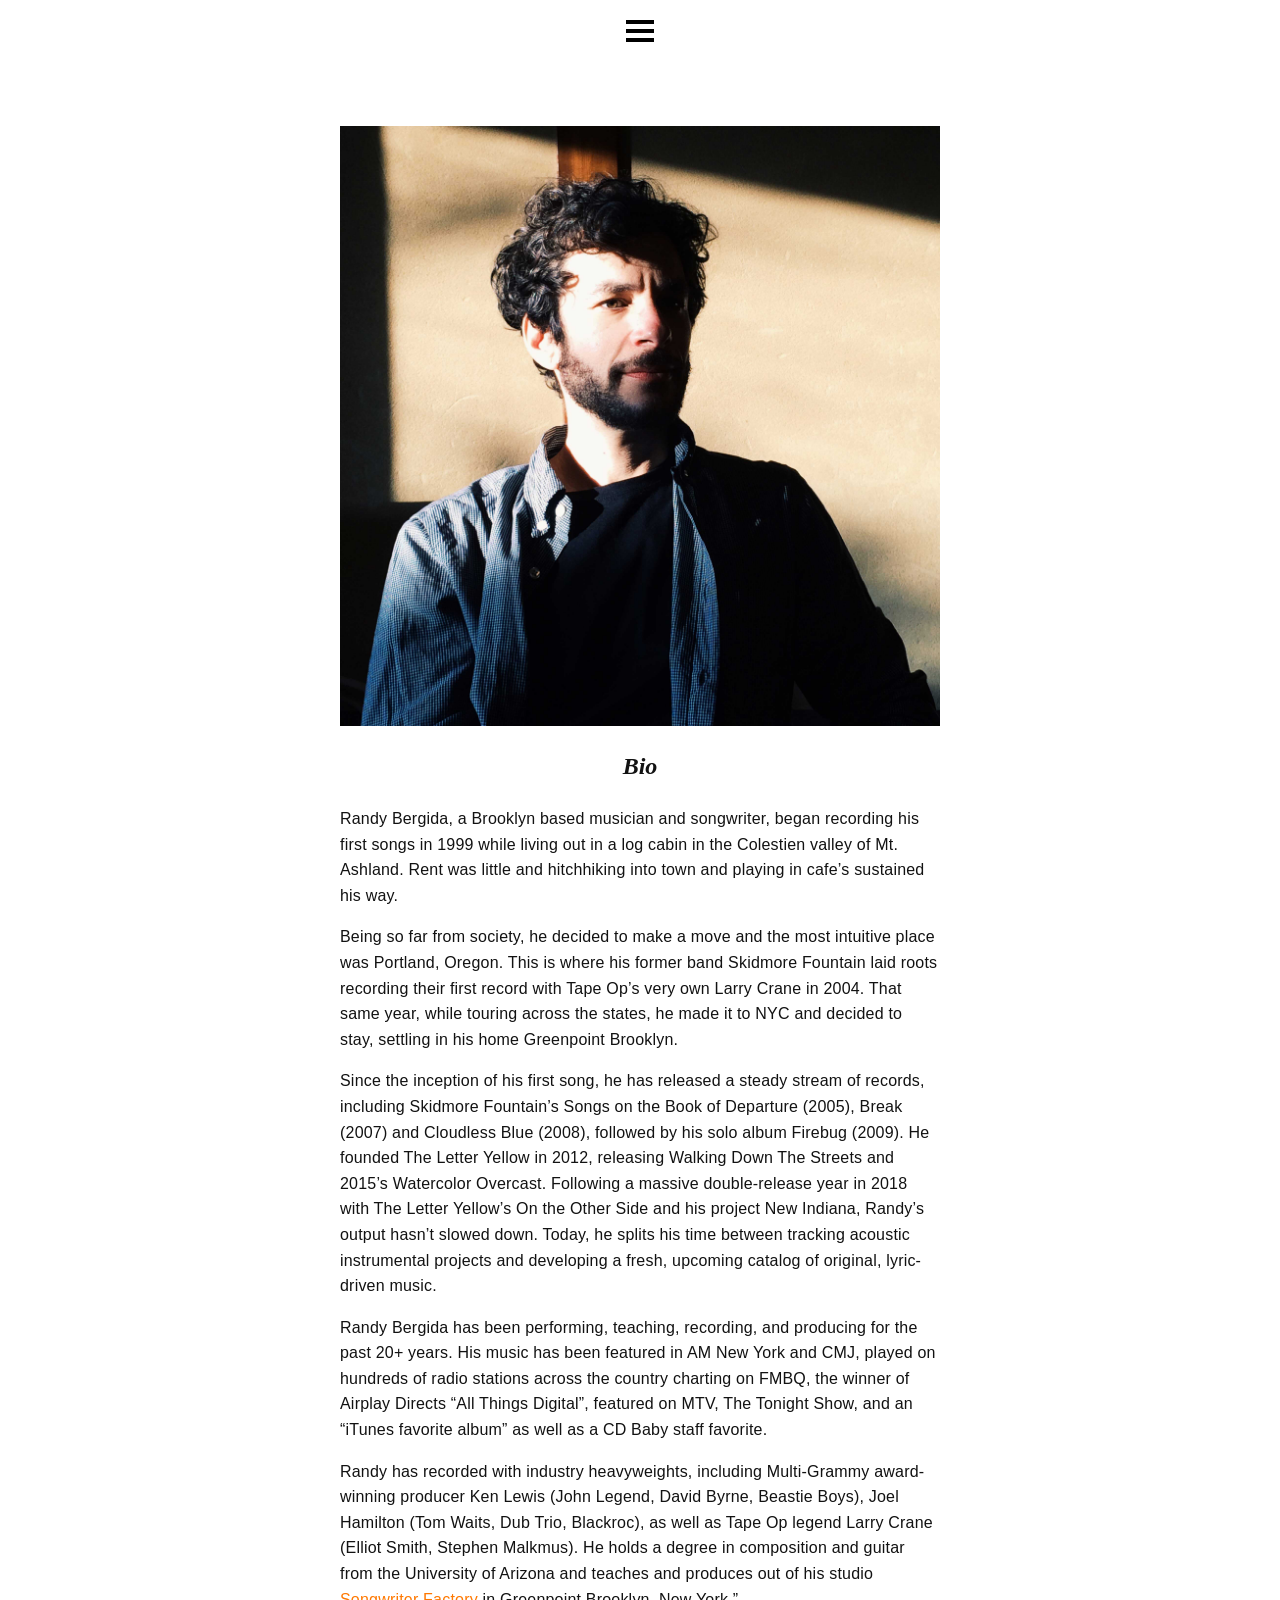
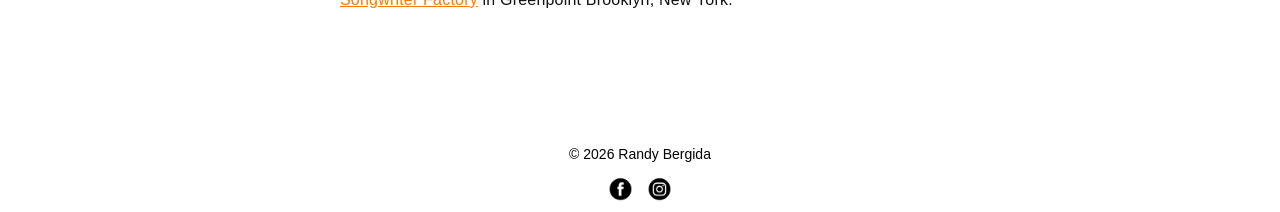
==== commit a1ed5446: "linked bio page to swf" ====
--- a/bio.html
+++ b/bio.html
@@ -19,6 +19,7 @@
     <li><a href="/">Home</a></li>
     <li><a href="/bio">Bio</a></li>
     <li><a href="/disco">Discography</a></li>
+	<li><a href="/musicvideos">Music Videos</a></li>
     <li><a href="/projects">Projects</a></li>
     <li><a href="/contact">Contact</a></li>
   </ul>
@@ -39,7 +40,7 @@
 
 <p>Randy Bergida has been performing, teaching, recording, and producing for the past 20+ years. His music has been featured in AM New York and CMJ, played on hundreds of radio stations across the country charting on FMBQ, the winner of Airplay Directs “All Things Digital”, featured on MTV, The Tonight Show, and an “iTunes favorite album” as well as a CD Baby staff favorite.</p>
 
-<p>Randy has recorded with industry heavyweights, including Multi-Grammy award-winning producer Ken Lewis (John Legend, David Byrne, Beastie Boys), Joel Hamilton (Tom Waits, Dub Trio, Blackroc), as well as Tape Op legend Larry Crane (Elliot Smith, Stephen Malkmus). He holds a degree in composition and guitar from the University of Arizona and teaches and produces out of his studio Songwriter Factory in Greenpoint Brooklyn, New York.”</p>
+<p>Randy has recorded with industry heavyweights, including Multi-Grammy award-winning producer Ken Lewis (John Legend, David Byrne, Beastie Boys), Joel Hamilton (Tom Waits, Dub Trio, Blackroc), as well as Tape Op legend Larry Crane (Elliot Smith, Stephen Malkmus). He holds a degree in composition and guitar from the University of Arizona and teaches and produces out of his studio <a href="https://songwriterfactory.com">Songwriter Factory</a> in Greenpoint Brooklyn, New York.”</p>
 	</div>
 </div>
 
--- a/style.css
+++ b/style.css
@@ -276,33 +276,65 @@
 }
 }
 
-/*=========Discography Columns Layout=========*/
+/*=========Tighten the Instrumental Header internal spacing=========*/
+.instrumental-header { 
+    font-family: Futura, serif; 
+    font-style: italic; 
+    font-size: 24px;          
+    margin-top: 40px;
+    margin-bottom: 0px; 
+    line-height: 0.8; /* This tightens the overall spacing of the H3 */
+    text-align: center;
+}
+
+.instrumental-header .band-name {
+    display: block;
+    font-weight: bold;
+    font-size: 1.1em;
+    margin-bottom: -5px; /* Pulls the song-title up */
+}
+
+.instrumental-header .song-title {
+    font-weight: normal;
+    font-size: 0.9em; 
+    color: #555; 
+    display: block; /* Ensures it respects the margin above */
+}
+
+/*=========Discography Grid Layout=========*/
 .maincontent.disco {
-    max-width: 1000px; 
+    max-width: 1000px;
     margin: 80px auto 0 auto;
-    overflow: visible;
-    display: block;
-}
-
-/* Increased width from 31% to 32% to give images more breathing room */
-.leftcolumn, .centercolumn, .rightcolumn {
-    width: 32%; 
-}
-
-.leftcolumn { float: left; margin-right: 1%; }
-.centercolumn { display: inline-block; margin-right: 1%; }
-.rightcolumn { float: right; }
-
-.project1 { margin-bottom: 12%; text-align: center; }
+    display: flex;        /* This turns on the grid flow */
+    flex-wrap: wrap;      /* This allows items to wrap to the next line */
+    justify-content: center; /* Centers the items */
+    align-items: flex-start;
+}
+
+/* Update your project class */
+.project1 {
+    width: 30%;           /* Approx 3 columns */
+    margin: 0 1.5% 50px 1.5%; /* Adds spacing around items */
+    text-align: center;
+}
 
 /* Forces the images to be as large as the column allows */
-.project1 img { 
-    margin-bottom: 8px; 
-    width: 100%; 
-    max-width: 300px; /* You can increase this number to make them even bigger */
-    display: block; 
-    margin-left: auto; 
+.project1 img {
+    margin-bottom: 8px;
+    width: 100%;
+    max-width: 300px;
+    display: block;
+    margin-left: auto;
     margin-right: auto;
+}
+
+/* Mobile Reset */
+@media screen and (max-width: 600px) {
+    .project1 {
+        width: 90%;       /* Stacks items as full width on mobile */
+        margin-right: auto;
+        margin-left: auto;
+    }
 }
 
 /*=========Discography Typography=========*/
@@ -333,13 +365,11 @@
     margin-top: 0px; 
 }
 
-/* Mobile Reset */
-@media screen and (max-width: 414px) {
-    .leftcolumn, .centercolumn, .rightcolumn {
-        float: none;
-        width: 100%;
-        margin-right: 0;
-    }
+.section-divider {
+    flex-basis: 100%;
+    border: 0;
+    border-top: 1px solid #cccccc;
+    margin: 40px auto; /* Adjust vertical spacing as needed */
 }
 
 .contact-page .bottomcontent p,
@@ -418,3 +448,37 @@
     border-top: 1px solid #cccccc; /* Makes it a subtle, modern light grey */
     margin: 40px 0;               /* Adjust this if you want it more/less "cramped" */
 }
+
+/*=========Music Videos Page Styling=========*/
+
+.videos-page .bottomcontent article {
+    margin-bottom: 100px; /* Gives each video plenty of breathing room */
+}
+
+/* Ensure the iframe looks uniform */
+.videos-page .bottomcontent iframe {
+    display: block;
+    margin: 0 auto 20px auto; /* 20px space between video and title */
+    max-width: 600px;
+    width: 100%;
+}
+
+.videos-page .bottomcontent h3 {
+    text-align: center;
+    font-family: Futura, serif; /* Consistent with your bio titles */
+    font-style: italic;
+    font-size: 20px;
+    margin-top: 0;
+}
+
+.band-name {
+    display: block;
+    font-weight: bold;
+    font-size: 1.1em;
+}
+
+.song-title {
+    font-weight: normal;
+    font-size: 0.9em;
+    color: #555; /* Optional: adds a nice subtle contrast */
+}
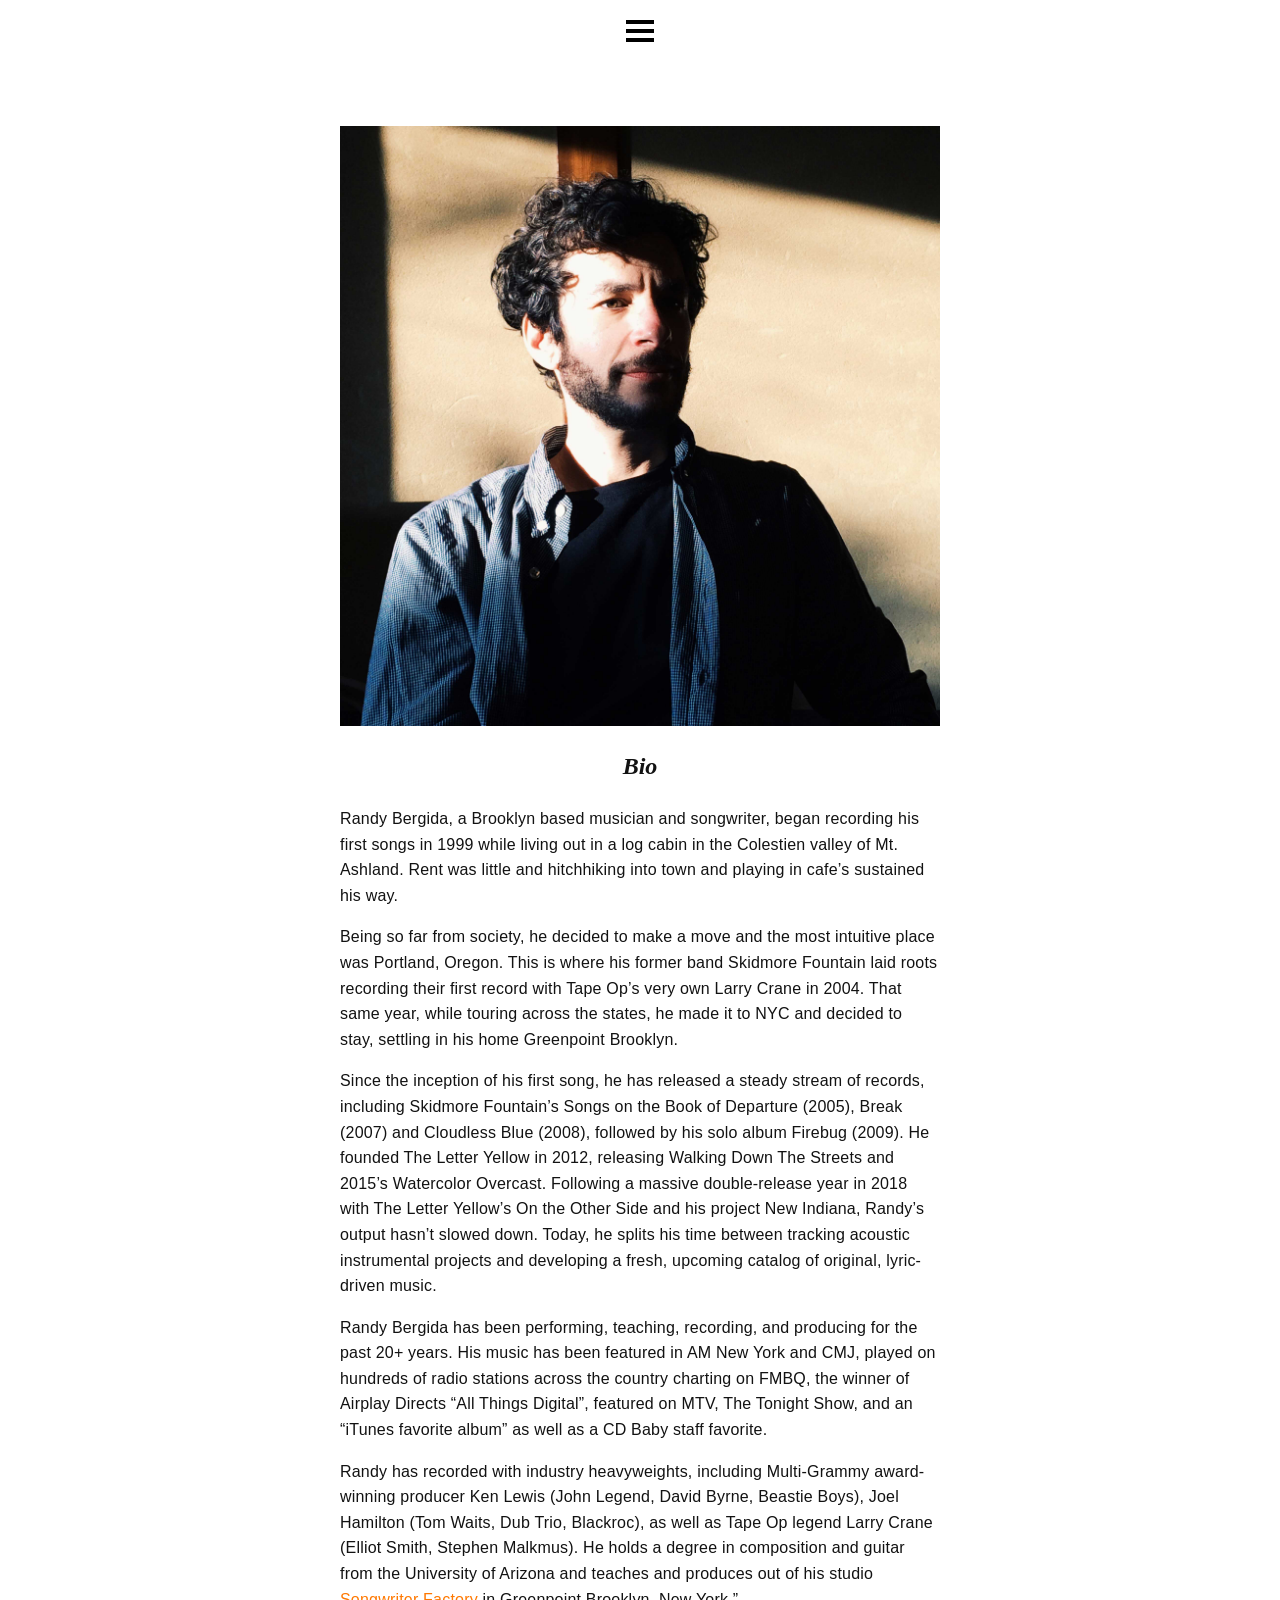
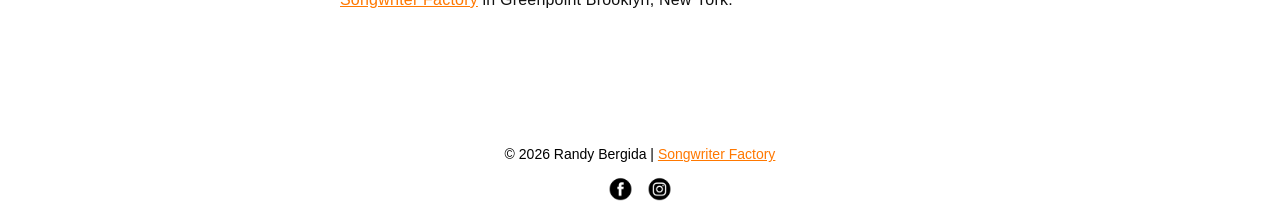
==== commit 6e868eeb: "updated footer with songwriter factory" ====
--- a/bio.html
+++ b/bio.html
@@ -45,7 +45,7 @@
 </div>
 
 <footer class="mainfooter">
-			<p>&copy; 2026 Randy Bergida</p>
+			<p>&copy; 2026 Randy Bergida | <a href="https://songwriterfactory.com">Songwriter Factory</a></p>
 			<a href="https://www.facebook.com/randybergida" class="facebook"><img src="image/facebook.png"></a>
 			<a href="https://www.instagram.com/randybergida/?hl=en" class="facebook"><img src="image/instagram.png"></a>
 </footer>
--- a/style.css
+++ b/style.css
@@ -255,6 +255,15 @@
 padding:0px 5px; 
 } 
 
+/* Footer link color fix */
+footer a {
+    color: #ff7800 !important;
+}
+
+/* Optional: slightly lighter hover effect for the orange */
+footer a:hover {
+    color: #ff9933 !important; 
+}
 /*=========mobile=========*/ 
 @media screen and (max-width:414px) { 
 
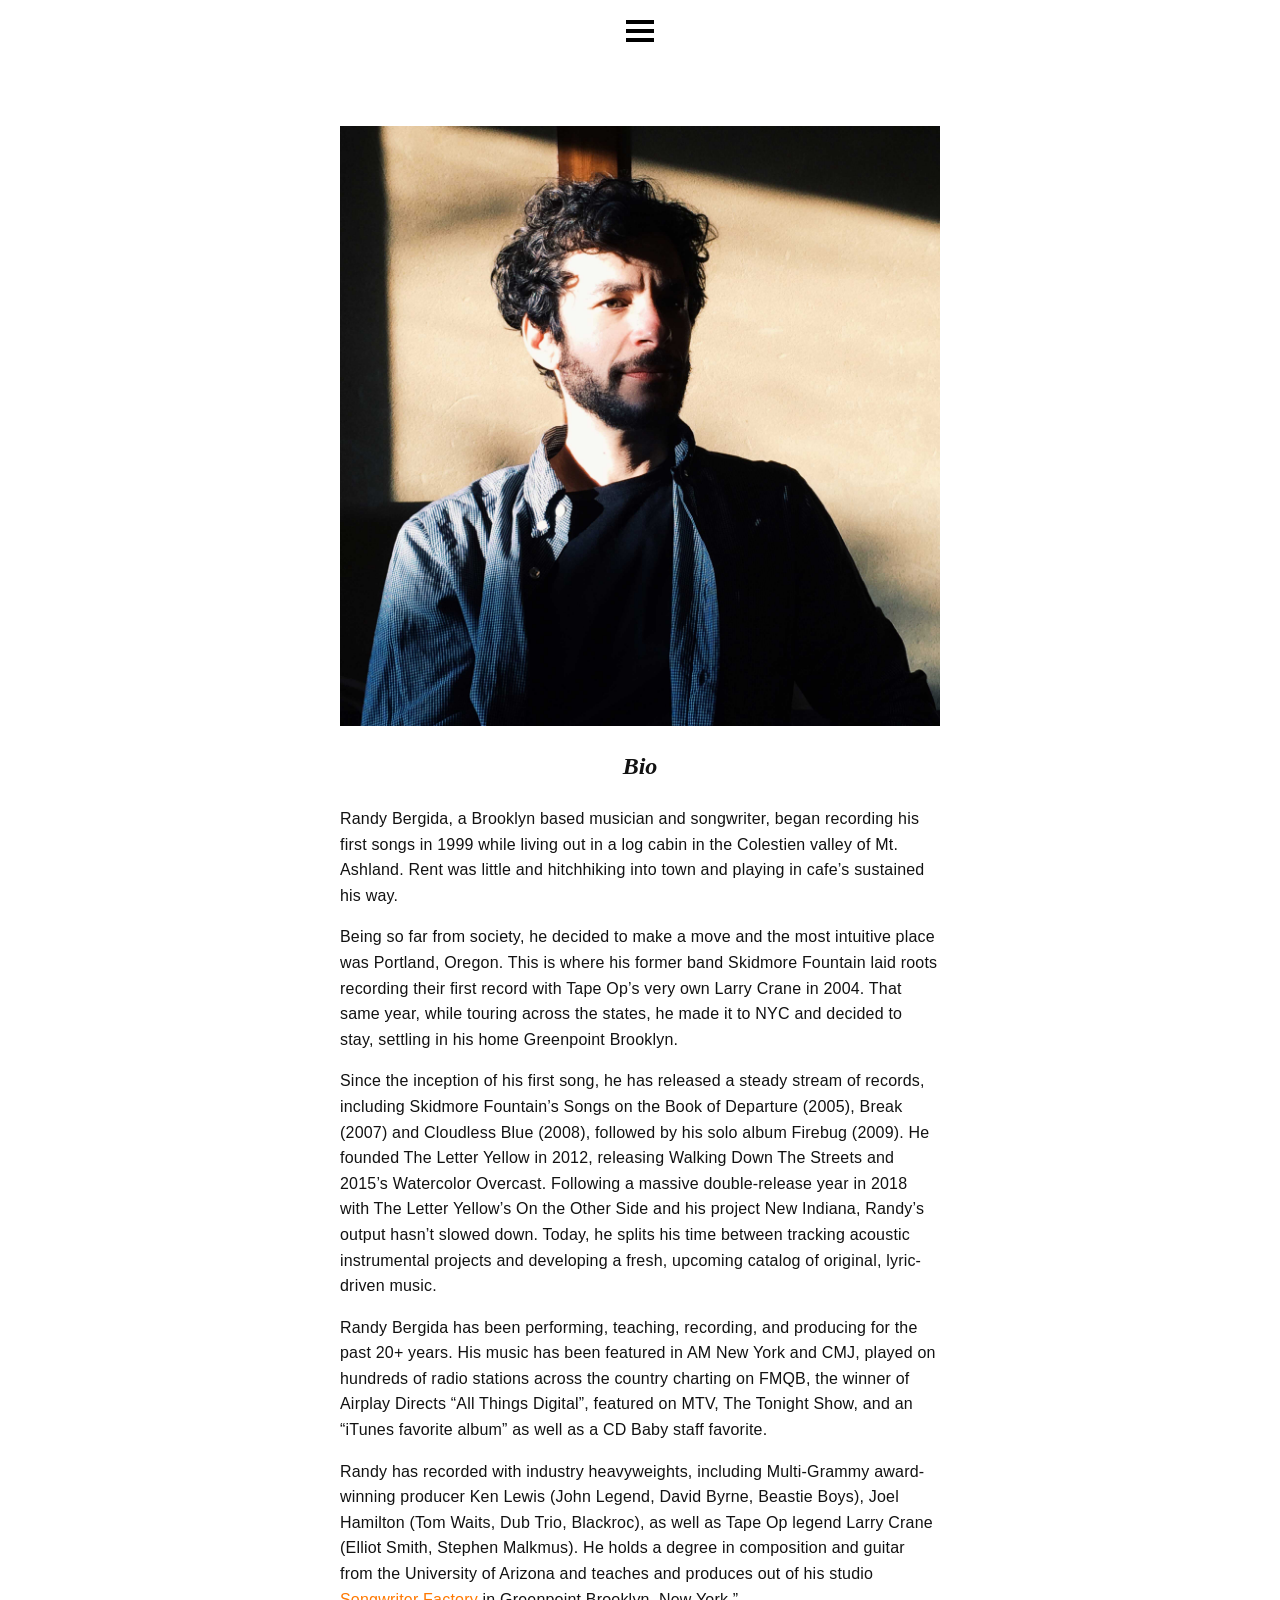
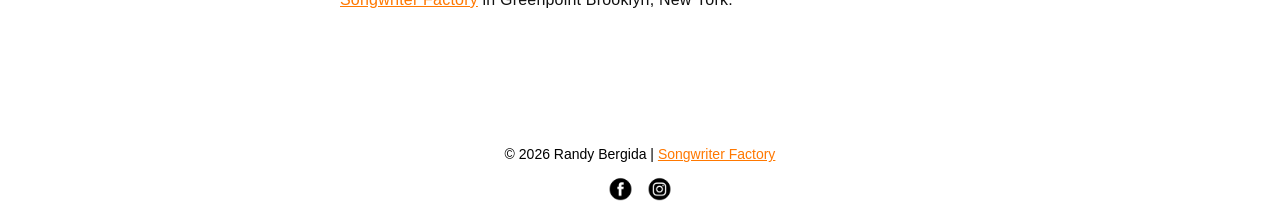
==== commit 90f07b91: "FMQB" ====
--- a/bio.html
+++ b/bio.html
@@ -38,7 +38,7 @@
 
 <p>Since the inception of his first song, he has released a steady stream of records, including Skidmore Fountain’s Songs on the Book of Departure (2005), Break (2007) and Cloudless Blue (2008), followed by his solo album Firebug (2009). He founded The Letter Yellow in 2012, releasing Walking Down The Streets and 2015’s Watercolor Overcast. Following a massive double-release year in 2018 with The Letter Yellow’s On the Other Side and his project New Indiana, Randy’s output hasn’t slowed down. Today, he splits his time between tracking acoustic instrumental projects and developing a fresh, upcoming catalog of original, lyric-driven music.</p>
 
-<p>Randy Bergida has been performing, teaching, recording, and producing for the past 20+ years. His music has been featured in AM New York and CMJ, played on hundreds of radio stations across the country charting on FMBQ, the winner of Airplay Directs “All Things Digital”, featured on MTV, The Tonight Show, and an “iTunes favorite album” as well as a CD Baby staff favorite.</p>
+<p>Randy Bergida has been performing, teaching, recording, and producing for the past 20+ years. His music has been featured in AM New York and CMJ, played on hundreds of radio stations across the country charting on FMQB, the winner of Airplay Directs “All Things Digital”, featured on MTV, The Tonight Show, and an “iTunes favorite album” as well as a CD Baby staff favorite.</p>
 
 <p>Randy has recorded with industry heavyweights, including Multi-Grammy award-winning producer Ken Lewis (John Legend, David Byrne, Beastie Boys), Joel Hamilton (Tom Waits, Dub Trio, Blackroc), as well as Tape Op legend Larry Crane (Elliot Smith, Stephen Malkmus). He holds a degree in composition and guitar from the University of Arizona and teaches and produces out of his studio <a href="https://songwriterfactory.com">Songwriter Factory</a> in Greenpoint Brooklyn, New York.”</p>
 	</div>
